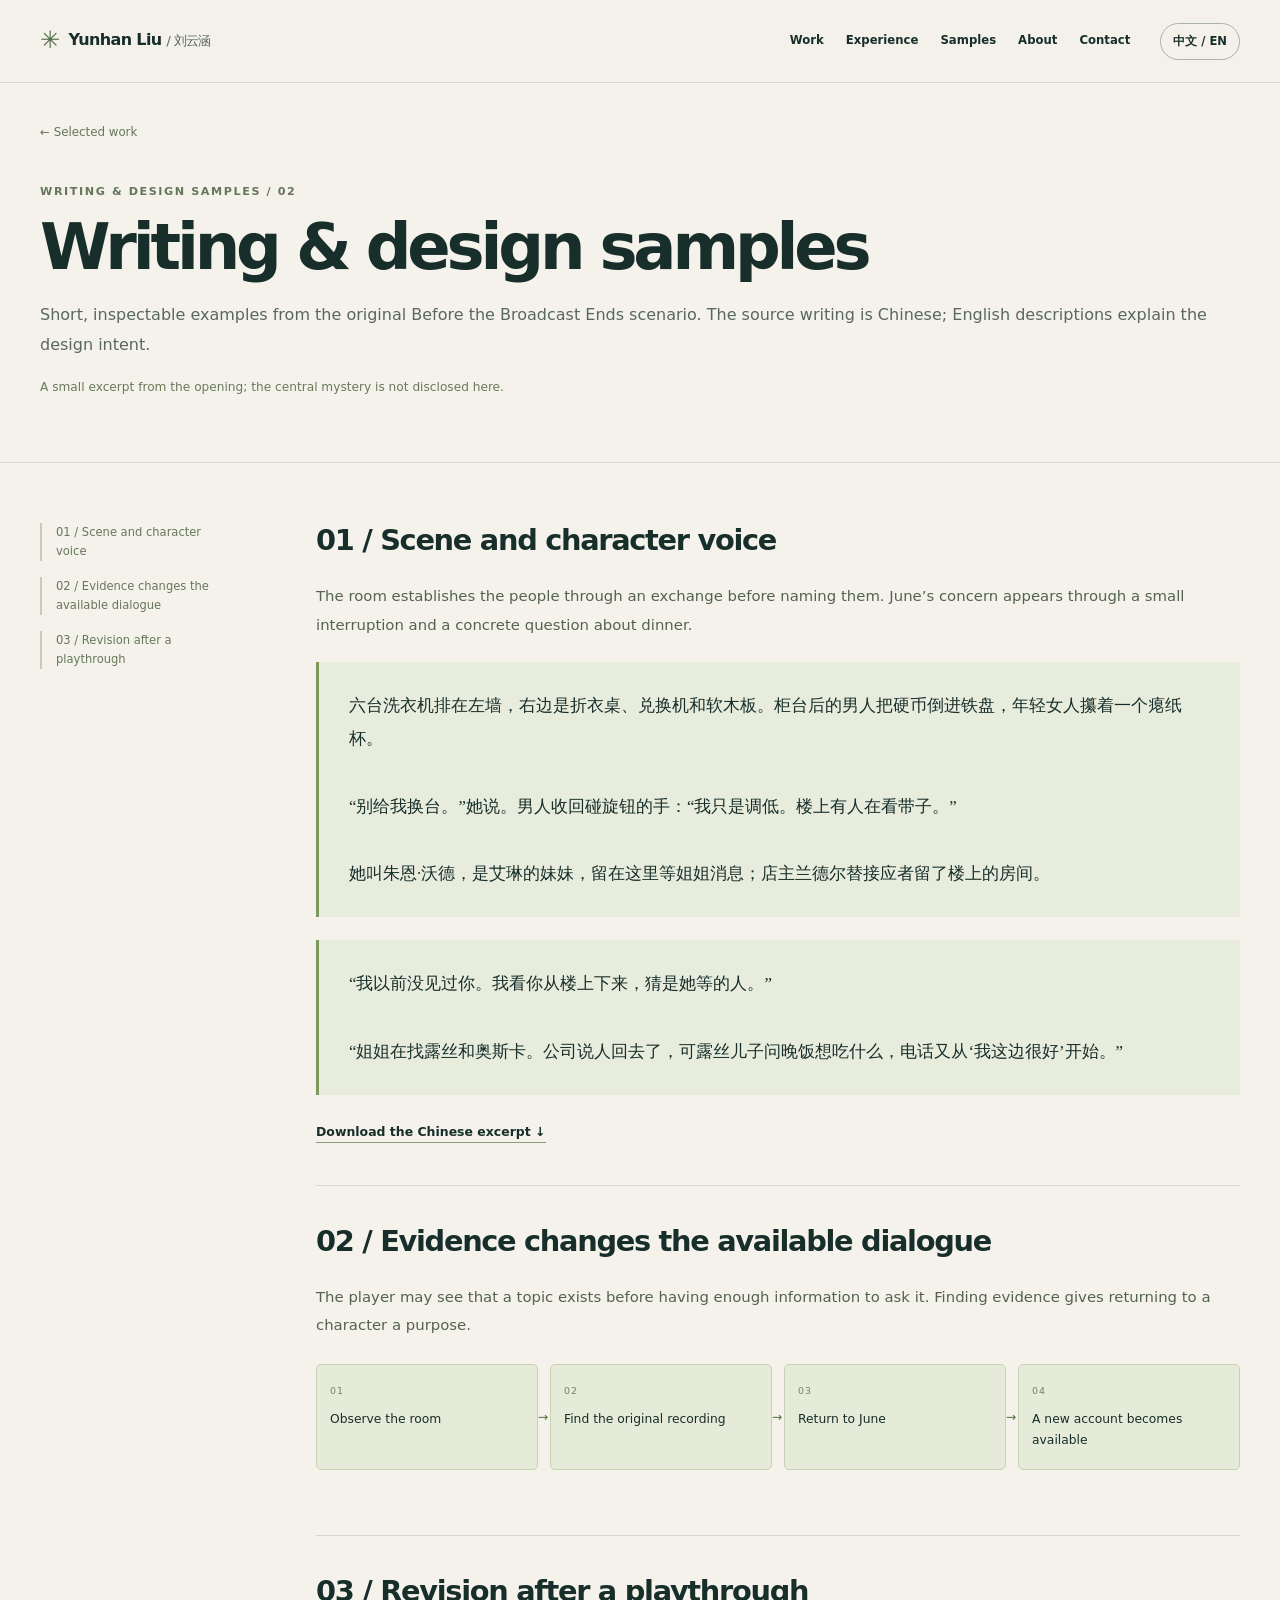
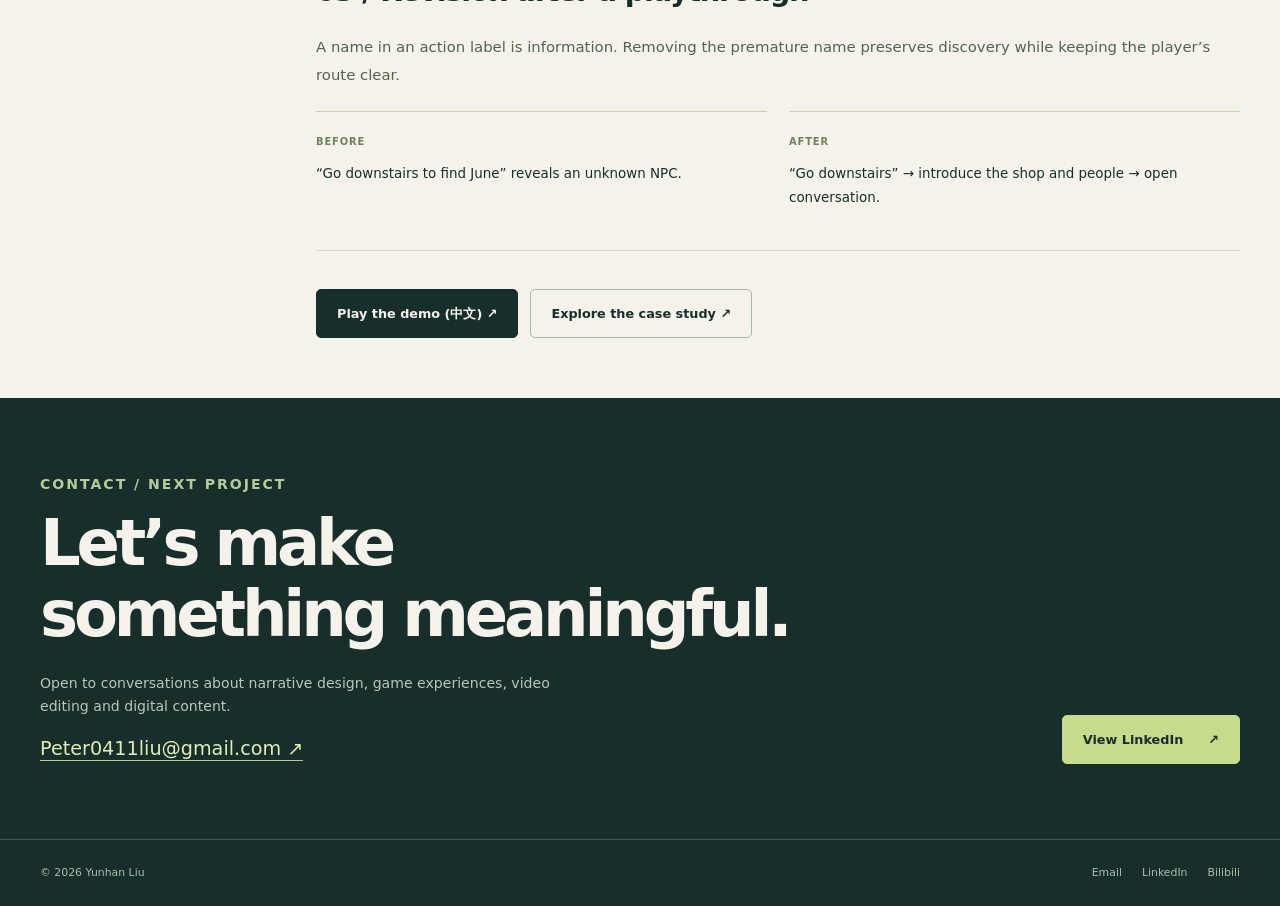
==== docs/samples.html @ 0c537bc4 "Add bilingual portfolio, samples and printable resume" ====
<!doctype html><html lang="en"><head><meta charset="utf-8"><meta name="viewport" content="width=device-width,initial-scale=1"><meta name="theme-color" content="#f4f2eb"><meta name="description" content="Yunhan Liu — narrative design, game scenes, video and tabletop facilitation."><title>Yunhan Liu — Portfolio</title><link rel="stylesheet" href="style.css"></head><body data-title="samplesTitle"><header class="nav"><div class="wrap navin"><a class="brand" href="index.html#top" aria-label="Yunhan Liu home"><span class="mark">✳</span>Yunhan Liu <span lang="zh">/ 刘云涵</span></a><button id="menuToggle" class="menu-toggle" type="button" aria-expanded="false" aria-controls="mainNav" data-i18n="menu">Menu</button><nav id="mainNav" class="links" aria-label="Main navigation"><a href="index.html#work" data-i18n="navWork">Work</a><a href="index.html#experience" data-i18n="navExperience">Experience</a><a href="samples.html" data-i18n="navSamples">Samples</a><a href="index.html#about" data-i18n="navAbout">About</a><a href="index.html#contact" data-i18n="navContact">Contact</a></nav><button class="lang" type="button" aria-label="Switch language" id="langToggle">中文 / EN</button></div></header><main id="top"><section class="case-top"><div class="wrap"><a class="breadcrumb" href="index.html#work" data-i18n="backWork">← Selected work</a><p class="kicker" data-i18n="sampleKicker" >Writing &amp; design samples / 02</p><h1 class="case-title" data-i18n="samplesTitle" >Writing &amp; design samples</h1><p class="case-lead" data-i18n="samplesLead" >Short, inspectable examples from the original Before the Broadcast Ends scenario. The source writing is Chinese; English descriptions explain the design intent.</p><p class="reading-note" data-i18n="sampleSpoiler" >A small excerpt from the opening; the central mystery is not disclosed here.</p></div></section><div class="wrap case-layout"><nav class="case-nav" aria-label="Sample sections"><a href="#scene"><span data-i18n="sceneSample" >01 / Scene and character voice</span></a><a href="#flow"><span data-i18n="flowSample" >02 / Evidence changes the available dialogue</span></a><a href="#revision"><span data-i18n="revisionSample" >03 / Revision after a playthrough</span></a></nav><article class="case-article"><section class="case-section" id="scene"><h2 data-i18n="sceneSample" >01 / Scene and character voice</h2><p data-i18n="sceneNote" >The room establishes the people through an exchange before naming them. June’s concern appears through a small interruption and a concrete question about dinner.</p><blockquote class="sample-quote" lang="zh-CN">六台洗衣机排在左墙，右边是折衣桌、兑换机和软木板。柜台后的男人把硬币倒进铁盘，年轻女人攥着一个瘪纸杯。

“别给我换台。”她说。男人收回碰旋钮的手：“我只是调低。楼上有人在看带子。”

她叫朱恩·沃德，是艾琳的妹妹，留在这里等姐姐消息；店主兰德尔替接应者留了楼上的房间。</blockquote><blockquote class="sample-quote" lang="zh-CN">“我以前没见过你。我看你从楼上下来，猜是她等的人。”

“姐姐在找露丝和奥斯卡。公司说人回去了，可露丝儿子问晚饭想吃什么，电话又从‘我这边很好’开始。”</blockquote><a class="textlink" href="samples/before-the-broadcast-excerpt.txt" download data-i18n="sampleDownload">Download the Chinese excerpt ↓</a></section><section class="case-section" id="flow"><h2 data-i18n="flowSample" >02 / Evidence changes the available dialogue</h2><p data-i18n="flowNote" >The player may see that a topic exists before having enough information to ask it. Finding evidence gives returning to a character a purpose.</p><div class="evidence-flow"><div data-i18n="flow1" >Observe the room</div><div data-i18n="flow2" >Find the original recording</div><div data-i18n="flow3" >Return to June</div><div data-i18n="flow4" >A new account becomes available</div></div></section><section class="case-section" id="revision"><h2 data-i18n="revisionSample" >03 / Revision after a playthrough</h2><p data-i18n="revisionNote" >A name in an action label is information. Removing the premature name preserves discovery while keeping the player’s route clear.</p><div class="before-after"><div><span data-i18n="before" >Before</span><p data-i18n="invBefore" >“Go downstairs to find June” reveals an unknown NPC.</p></div><div><span data-i18n="after" >After</span><p data-i18n="invAfter" >“Go downstairs” → introduce the shop and people → open conversation.</p></div></div></section><div class="actions"><a class="btn" href="play/"><span data-i18n="demoPlay" >Play the demo (中文) ↗</span></a><a class="btn secondary" href="projects/investigation.html"><span data-i18n="caseRead" >Explore the case study ↗</span></a></div></article></div></main><section class="contact" id="contact"><div class="wrap contact-grid"><div><p class="kicker" data-i18n="contactLabel">Contact / Next project</p><h2 data-i18n-html="contactTitle">Let’s make<br>something meaningful.</h2><p data-i18n="contactDesc">Open to conversations about narrative design, game experiences, video editing and digital content.</p><a class="email" href="mailto:Peter0411liu@gmail.com">Peter0411liu@gmail.com ↗</a></div><a class="btn" href="https://www.linkedin.com/in/peter-liu-998801261" target="_blank" rel="noopener noreferrer"><span data-i18n="linkedin">View LinkedIn</span><span aria-hidden="true">↗</span></a></div></section><footer class="footer"><div class="wrap"><span>© <span data-year>2026</span> Yunhan Liu</span><div class="social"><a href="mailto:Peter0411liu@gmail.com">Email</a><a href="https://www.linkedin.com/in/peter-liu-998801261" target="_blank" rel="noopener noreferrer">LinkedIn</a><a href="https://space.bilibili.com/289170633" target="_blank" rel="noopener noreferrer">Bilibili</a></div></div></footer><script src="site.js" defer></script></body></html>
---- docs/style.css ----
:root{--ink:#172e2a;--panel:#203b35;--paper:#f4f2eb;--muted:#596760;--line:#d4d9cf;--accent:#c7db8c;--yellow:#e0edb7;--max:1200px}
*{box-sizing:border-box}html{scroll-behavior:smooth;scroll-padding-top:28px}body{margin:0;background:var(--paper);color:var(--ink);font-family:'DM Sans',system-ui,sans-serif;line-height:1.65}a{color:inherit;text-decoration:none}button{font:inherit}a,button{transition:background .2s,color .2s,transform .2s}a:focus-visible,button:focus-visible{outline:3px solid #648a39;outline-offset:5px}img,video{display:block;max-width:100%}::selection{background:var(--accent);color:var(--ink)}.wrap{width:min(calc(100% - 80px),var(--max));margin-inline:auto}h1,h2,h3,p{margin-top:0}h1,h2,h3,.brand{font-family:Manrope,system-ui,sans-serif}.sr-only{position:absolute;width:1px;height:1px;overflow:hidden;clip:rect(0,0,0,0)}
.nav{border-bottom:1px solid var(--line)}.navin{min-height:90px;display:flex;align-items:center;gap:30px}.brand{font-size:1rem;font-weight:800;letter-spacing:-.04em;white-space:nowrap}.brand .mark{font-size:1.5rem;color:#52704a;margin-right:9px;vertical-align:middle}.brand>span[lang]{font-size:.8rem;font-weight:500;color:var(--muted)}.links{display:flex;gap:26px;margin-left:auto;font-size:.78rem;font-weight:700}.links a:hover{color:#648a39}.lang{border:1px solid #a8b3a5;border-radius:30px;background:transparent;color:var(--ink);font-size:.72rem;font-weight:700;padding:8px 12px;cursor:pointer}.lang:hover{background:var(--ink);color:var(--paper)}
.hero-inner{padding:88px 0 76px;display:grid;grid-template-columns:minmax(0,1.7fr) minmax(260px,.75fr);gap:8%;align-items:center}.eyebrow,.kicker{font-size:.7rem;font-weight:800;letter-spacing:.14em;text-transform:uppercase}.eyebrow{display:flex;align-items:center;gap:10px;color:#526b4d}.eyebrow:before{content:'';width:7px;height:7px;border-radius:50%;background:#799b47}.hero h1{font-size:clamp(3.1rem,6.7vw,6rem);line-height:1.06;letter-spacing:-.075em;margin:24px 0 28px;font-weight:800}.hero h1 em{font-style:normal;color:#5d7948}.hero .intro{max-width:585px;color:var(--muted);font-size:1.04rem;line-height:1.8;margin-bottom:30px}.actions{display:flex;flex-wrap:wrap;gap:12px}.btn{display:inline-flex;align-items:center;justify-content:center;gap:25px;min-height:49px;padding:12px 20px;background:var(--ink);color:var(--paper);font-size:.8rem;font-weight:700;border:1px solid var(--ink);border-radius:5px}.btn:hover{background:#35513c;transform:translateY(-2px)}.btn.secondary{background:transparent;color:var(--ink);border-color:#acb6a7}.btn.secondary:hover{background:#e6e9dc}.hero-aside{position:relative;padding:32px 28px 26px;background:var(--ink);color:var(--paper);border-radius:8px;box-shadow:12px 12px 0 #e3e7d8;transform:rotate(2deg)}.note-label{font-size:.6rem;letter-spacing:.16em;color:#b4c7b1;display:flex;justify-content:space-between;align-items:center}.note-label b{font-size:1.25rem;font-weight:400}.hero-stat{font:500 clamp(4rem,7vw,6.2rem)/1 Manrope,sans-serif;letter-spacing:-.09em;margin:30px 0 10px;color:#d8e9ad}.hero-stat small{font:500 .76rem/1.5 'DM Sans',sans-serif;letter-spacing:0;margin-left:13px;color:#c3d3c1;display:inline-block;max-width:90px}.hero-aside h2{font-size:1.25rem;letter-spacing:-.035em;margin:0 0 10px}.hero-aside p{font-size:.8rem;color:#c3d1c6;line-height:1.7;margin-bottom:24px}.note-link{display:flex;justify-content:space-between;gap:12px;border-top:1px solid #53675b;padding-top:15px;font-size:.74rem;font-weight:700;color:var(--yellow)}.ticker{border-top:1px solid var(--line);border-bottom:1px solid var(--line)}.ticker .wrap{display:grid;grid-template-columns:repeat(4,1fr);gap:20px;padding-block:22px;color:#899183;font-size:.67rem;letter-spacing:.08em}.ticker b{color:#54634e;font-weight:600;margin-left:8px}
.section{padding:88px 0}.section-head{display:flex;justify-content:space-between;gap:36px;align-items:end;margin-bottom:32px}.kicker{color:#65765a;margin-bottom:12px}.section-title{font-size:clamp(2.2rem,4vw,3.6rem);line-height:1.13;letter-spacing:-.065em;margin:0}.section-note{max-width:330px;color:var(--muted);font-size:.88rem;margin:0}.project{overflow:hidden;border:1px solid var(--line);border-radius:8px;background:#fbfaf6;min-width:0}.project-grid{display:grid;grid-template-columns:1fr 1fr;gap:24px;margin-top:24px}.visual{display:grid;place-items:center;position:relative;background:#19352f;min-height:290px;aspect-ratio:16/9;overflow:hidden;min-width:0}.visual video{width:100%;height:100%;object-fit:contain;background:#0b1715}.frame-label{position:absolute;left:18px;top:18px;max-width:calc(100% - 36px);font-size:.6rem;letter-spacing:.09em;text-transform:uppercase;padding:6px 10px;background:#132822cf;border:1px solid #bdcbb94d;color:#eff4e8;border-radius:3px;pointer-events:none}.project-copy{padding:30px;display:flex;flex-direction:column}.meta{display:flex;align-items:center;flex-wrap:wrap;gap:10px;color:#65765a;text-transform:uppercase;font-size:.63rem;font-weight:800;letter-spacing:.12em}.meta .sep{width:16px;height:1px;background:#9fae94}.project h3{font-size:2rem;line-height:1.16;letter-spacing:-.055em;margin:14px 0}.project .desc{color:var(--muted);font-size:.91rem;line-height:1.75;margin-bottom:24px}.contribution{border-top:1px solid var(--line);padding-top:18px;margin-top:auto}.contribution .label{font-size:.61rem;font-weight:800;color:#65765a;letter-spacing:.12em;text-transform:uppercase;margin-bottom:8px}.contribution p{font-size:.83rem;line-height:1.75;margin-bottom:18px}.tags{display:flex;flex-wrap:wrap;gap:6px}.tags span{font-size:.61rem;background:#edf0e5;border:1px solid #d9dfd0;color:#52604b;border-radius:4px;padding:4px 8px}.project-bottom{display:flex;gap:20px;flex-wrap:wrap;margin-top:22px}.textlink{font-size:.78rem;font-weight:700;border-bottom:1px solid #8b9c7b;padding-bottom:3px}.textlink:hover{color:#5b7b38}.game-image{position:absolute;inset:0;background:linear-gradient(0deg,#102b2b8a,#0c252333),url('https://img.youtube.com/vi/vhYsDGwtoWc/hqdefault.jpg') center/cover}.game-art{position:absolute;inset:0;background:linear-gradient(120deg,#d7dfb122,transparent)}.game-play{position:relative;z-index:2;padding:13px 18px;color:var(--paper);background:#172e2ae0;border:1px solid #e3ecd794;border-radius:4px;cursor:pointer;font-size:.8rem;font-weight:700}.game-play:hover{background:#d6e6b0;color:var(--ink)}.visual iframe{position:absolute;inset:0;width:100%;height:100%;border:0;z-index:3}
.investigation-project{display:grid;grid-template-columns:1.08fr 1fr;background:var(--ink);color:var(--paper);border-color:var(--ink)}.investigation-project .project-copy{padding:38px}.investigation-project h3{font-size:clamp(2rem,3vw,2.7rem)}.investigation-project .meta,.investigation-project .label{color:#bbcf9e}.investigation-project .desc{color:#c0cdc0}.investigation-project .contribution{border-color:#4c6254}.investigation-project .tags span{background:#2b4436;border-color:#52694b;color:#d0dfba}.investigation-project .textlink{color:var(--yellow);border-color:#a6bc84}.contribution .demo-credit{font-size:.67rem;line-height:1.7;color:#a7bbab;margin:17px 0 0}.investigation-visual{padding:66px 30px 42px;aspect-ratio:auto;min-height:500px;background:radial-gradient(ellipse at 30% 35%,#47644b 0,transparent 65%),#2b4435}.investigation-visual:hover .demo-window{transform:translateY(-4px) rotate(0)}.demo-window{width:100%;max-width:440px;background:#f0ead9;color:#26352a;box-shadow:0 22px 40px #091a2466;transform:rotate(-3deg);border:1px solid #d8d5ba;transition:transform .25s;pointer-events:none}.demo-browser{display:flex;gap:5px;align-items:center;padding:10px 12px;border-bottom:1px solid #cccbb6;background:#e6e0ce}.demo-browser>span{height:5px;width:5px;border-radius:50%;background:#8c9780}.demo-browser b{margin-left:auto;font-size:6px;letter-spacing:.14em;font-weight:500}.demo-screen{padding:23px}.demo-kicker{font-size:7px;font-weight:800;letter-spacing:.16em;color:#677050}.demo-preview-title{font:500 clamp(20px,2.3vw,30px)/1.25 Georgia,'Songti SC',serif;margin:10px 0 22px}.demo-case-grid{display:grid;grid-template-columns:1fr 1fr;gap:12px}.demo-case{background:#d9dfc5;border:1px solid #b8c1a2;padding:14px;display:flex;flex-direction:column;align-items:start;justify-content:space-between;min-height:165px}.demo-case small{font-size:6px;letter-spacing:.12em;color:#616d4b}.demo-case strong{font:500 17px/1.3 Georgia,'Songti SC',serif}.crimson-case{background:#e4d3c5;border-color:#c5b29e}.demo-reels{display:flex;gap:11px;align-items:center;margin:14px 0;padding:9px;background:#344831;transform:rotate(-5deg)}.demo-reels i{width:17px;height:17px;border:4px solid #bac39b;border-radius:50%}.demo-reels>span{width:16px;height:6px;border:1px solid #81906a}.demo-paper{background:#b09a7f;width:62px;height:53px;padding:10px;position:relative;transform:rotate(5deg);margin:13px 0;box-shadow:3px 3px 0 #26352a26}.demo-paper i{display:block;height:1px;background:#6d5949;margin:0 0 6px}.demo-paper b{position:absolute;width:14px;height:14px;border-radius:50%;background:#7c4141;right:6px;bottom:6px}.demo-preview-footer{display:flex;justify-content:space-between;border-top:1px solid #c3c8b1;padding-top:12px;margin-top:20px;font-size:7px;letter-spacing:.08em;color:#64704d}
.experience{border-top:1px solid var(--line);border-bottom:1px solid var(--line);background:#e9eddf}.experience-layout{display:grid;grid-template-columns:.72fr 1.28fr;gap:9%}.experience-intro .section-title{font-size:clamp(2.1rem,3.4vw,3.2rem)}.experience-intro>p:last-child{color:#5b6b53;font-size:.9rem;margin:22px 0 0}.experience-role{display:flex;align-items:start;justify-content:space-between;gap:22px;border-bottom:1px solid #c7d0bd;padding-bottom:26px;margin-bottom:26px}.experience-role h3{font-size:1.4rem;letter-spacing:-.035em;line-height:1.3;margin:0 0 8px}.experience-role p{font-size:.76rem;color:#64725a;margin:0}.tenure{white-space:nowrap;border:1px solid #bac8aa;padding:5px 10px;border-radius:4px;font-size:.7rem;font-weight:700}.experience-summary{font-size:.95rem;line-height:1.8;margin-bottom:26px}.practice-list{list-style:none;padding:0;margin:0;display:grid;gap:20px}.practice-list li{display:grid;grid-template-columns:28px 1fr;gap:12px}.practice-list .practice-number{font-size:.65rem;color:#70835e;padding-top:4px}.practice-list h4{font-size:.83rem;margin:0 0 4px}.practice-list p{font-size:.8rem;color:#5f6e56;line-height:1.75;margin:0}
.asset-head{display:flex;justify-content:space-between;align-items:end;gap:35px;margin-bottom:28px}.asset-head h3{font:800 clamp(2rem,3.6vw,3.3rem)/1.12 Manrope,sans-serif;letter-spacing:-.06em;margin:0}.asset-head>p{max-width:400px;font-size:.85rem;color:var(--muted);margin:0}.asset-grid{display:grid;grid-template-columns:repeat(3,1fr);gap:15px}.asset-card{min-width:0;margin:0;background:#e4e7de;border:1px solid #d7dccf;border-radius:6px;overflow:hidden}.asset-image{display:grid;place-items:center;height:220px;background:radial-gradient(circle at center,#e1e6db,#ccd5c6)}.asset-card img{width:100%;height:220px;object-fit:contain;padding:16px}.asset-card.tree .asset-image{background:#d7c9a8}.asset-card figcaption{padding:12px 15px;font-size:.61rem;text-transform:uppercase;letter-spacing:.07em;border-top:1px solid #c6cebd;color:#58684b;background:#eceee5}
.strip{border-top:1px solid var(--line);border-bottom:1px solid var(--line);padding:35px 0}.strip-inner{display:grid;grid-template-columns:1fr auto;gap:35px;align-items:center}.strip .small{font-size:.62rem;letter-spacing:.13em;font-weight:800;text-transform:uppercase;color:#6d7a61}.strip h3{font-size:1.5rem;letter-spacing:-.045em;margin:6px 0 10px}.strip p{font-size:.85rem;color:var(--muted);max-width:750px;margin:0}.strip a{font-size:.8rem;font-weight:700;white-space:nowrap;border-bottom:1px solid #889a74;padding-bottom:3px}.about{display:grid;grid-template-columns:1fr 1fr;gap:10%}.statement{font-size:clamp(1.9rem,3vw,2.9rem);line-height:1.25;letter-spacing:-.055em;margin:0}.about .body{font-size:.95rem;color:var(--muted);line-height:1.9}.tools{border-top:1px solid var(--line);padding-top:20px;margin-top:26px;font-size:.8rem;color:var(--muted)}.tools strong{display:block;font-size:.63rem;letter-spacing:.1em;text-transform:uppercase;color:#536448;margin-bottom:10px}.contact{padding:75px 0;background:var(--ink);color:var(--paper)}.contact-grid{display:flex;justify-content:space-between;align-items:end;gap:40px}.contact .kicker{color:#b6cb9c}.contact h2{font-size:clamp(2.5rem,5vw,4.5rem);line-height:1.1;letter-spacing:-.065em;margin:0 0 23px}.contact p{font-size:.88rem;color:#b8c9b9;max-width:530px}.contact .email{font-size:clamp(.9rem,1.6vw,1.2rem);color:var(--yellow);border-bottom:1px solid #b5c695;overflow-wrap:anywhere}.contact .btn{background:var(--accent);color:var(--ink);border-color:var(--accent)}.footer{background:var(--ink);color:#acbdad;border-top:1px solid #42594a;padding:24px 0;font-size:.68rem}.footer .wrap{display:flex;justify-content:space-between;gap:20px}.social{display:flex;gap:20px}html[lang=zh] .hero h1{font-size:clamp(2.9rem,5.5vw,5.2rem);line-height:1.2;letter-spacing:-.06em}html[lang=zh] .hero .intro{line-height:1.95}
@media(min-width:901px){.project-grid .project-copy{min-height:388px}.project-grid .contribution{margin-top:auto}}
@media(max-width:1000px){.hero-inner{gap:5%;grid-template-columns:1.5fr 1fr}.navin{gap:22px}.links{gap:18px}.brand>span[lang]{display:none}.investigation-project .project-copy{padding:28px}.investigation-visual{padding-inline:24px}.demo-screen{padding:18px}.demo-case{padding:10px}.demo-reels{gap:8px}.section{padding:72px 0}.experience-layout{gap:6%}.hero h1{font-size:clamp(3rem,6.3vw,5rem)}}
@media(max-width:760px){.wrap{width:calc(100% - 40px)}.navin{min-height:74px;gap:15px}.links{gap:15px;font-size:.72rem}.links a[href='#about'],.links a[href='#contact']{display:none}.lang{margin-left:0}.hero-inner{grid-template-columns:1fr;padding:55px 0;gap:35px}.hero h1{font-size:clamp(3.2rem,9.8vw,5rem);max-width:640px}.hero-aside{transform:none;box-shadow:none;display:grid;grid-template-columns:110px 1fr;gap:0 20px;padding:22px}.note-label{grid-column:1/-1}.hero-stat{grid-column:1;grid-row:2/4;align-self:center;font-size:4rem;margin:14px 0}.hero-stat small{display:block;margin:7px 0 0;font-size:.66rem;max-width:none}.hero-aside h2{grid-column:2;margin-top:18px;font-size:1.1rem}.hero-aside p{grid-column:2;font-size:.76rem;margin-bottom:16px}.note-link{grid-column:1/-1}.ticker .wrap{grid-template-columns:1fr 1fr;gap:10px 20px;padding-block:17px}.section-head,.asset-head{display:block}.section-note{margin-top:18px;max-width:500px}.investigation-project{grid-template-columns:1fr}.investigation-visual{min-height:410px}.demo-window{max-width:450px}.project-grid{gap:18px}.project-grid .project-copy{padding:24px}.visual{min-height:200px}.project h3{font-size:1.8rem}.experience-layout,.about{grid-template-columns:1fr;gap:34px}.experience-intro>p:last-child{max-width:500px}.asset-head>p{margin-top:20px;max-width:580px}.asset-grid{grid-template-columns:repeat(2,1fr)}.asset-image,.asset-card img{height:205px}.strip-inner{grid-template-columns:1fr;gap:20px}.strip a{justify-self:start}.contact-grid{display:block}.contact .btn{margin-top:28px}.section{padding:58px 0}}
@media(max-width:480px){.navin{flex-wrap:wrap;gap:12px}.brand{font-size:.9rem}.brand .mark{margin-right:4px}.links{margin-left:auto;gap:12px}.lang{padding:7px 9px;font-size:.65rem}.hero h1{font-size:3.15rem}.hero .intro{font-size:.93rem}.hero .actions{gap:10px}.btn{padding:11px 15px;font-size:.73rem;gap:15px}.project-grid{grid-template-columns:1fr}.project-grid .visual{min-height:210px}.investigation-project .project-copy{padding:26px}.investigation-visual{min-height:350px;padding:60px 23px 38px}.demo-case{min-height:150px}.demo-case strong{font-size:16px}.demo-preview-title{font-size:25px}.section-title{font-size:2.1rem}.experience-role{gap:12px}.experience-role h3{font-size:1.2rem}.tenure{font-size:.64rem;padding:4px 7px}.asset-grid{gap:10px}.asset-image,.asset-card img{height:170px}.asset-card figcaption{padding:9px;font-size:.56rem}.footer .wrap{flex-direction:column;gap:12px}html[lang=zh] .hero h1{font-size:2.85rem}}
@media(prefers-reduced-motion:reduce){html{scroll-behavior:auto}a,button,.demo-window{transition:none}.btn:hover,.investigation-visual:hover .demo-window{transform:none}}

.further-projects{margin-top:48px}.further-head{display:flex;align-items:baseline;justify-content:space-between;gap:20px;margin-bottom:22px}.further-head .kicker{margin:0}.further-head h3{font-size:1.55rem;letter-spacing:-.04em;line-height:1.3;margin:0}.practice-project-grid{display:grid;grid-template-columns:repeat(3,minmax(0,1fr));gap:22px}.practice-project{border-top:2px solid #8c9e77;padding-top:24px;display:flex;flex-direction:column;min-width:0}.practice-project .kicker{font-size:.59rem;letter-spacing:.08em;margin-bottom:12px}.practice-project h4{font:800 1.15rem/1.3 Manrope,sans-serif;letter-spacing:-.035em;margin:0 0 14px}.practice-project p{font-size:.83rem;color:#596760;line-height:1.8}.practice-project-role{margin-top:auto;padding-top:12px}.practice-project-role>span,.project-process>span{display:block;font-size:.6rem;text-transform:uppercase;letter-spacing:.1em;font-weight:800;margin-bottom:6px;color:#65765a}.practice-project-role p{font-size:.77rem;margin-bottom:0}.project-process{margin-top:20px}.project-process p{font-size:.76rem;margin-bottom:0;color:#596760}.investigation-project .project-process>span{color:#bbcf9e}.investigation-project .project-process p{color:#b4c6b8}.experience-cards{display:grid;grid-template-columns:1.05fr 1fr;gap:24px;align-items:start}.experience-card{background:#f5f6ed;border:1px solid #d3dac8;border-radius:7px;padding:30px}.experience-stack{display:grid;gap:24px}.experience-card>p{font-size:.86rem;line-height:1.8;color:#52624b}.experience-card .experience-summary{font-size:.91rem}.experience-card .experience-role{padding-bottom:22px;margin-bottom:22px}.experience-role h3{font-size:1.22rem}.experience-card .job-detail{font-size:.8rem}.job-head{display:flex;align-items:center;justify-content:space-between;gap:15px;margin-bottom:6px}.job-head h3{font-size:1.45rem;letter-spacing:-.04em;margin:0}.job-head>span:not(.audience-stat){font-size:.64rem;color:#6d7a61;white-space:nowrap}.experience-card .job-role{font-size:.76rem;font-weight:700;margin-bottom:17px;color:#29422d}.experience-card .job-date{font-size:.66rem;margin:-10px 0 16px;color:#6d7a61}.blackbox-record{border-top:1px solid #ccd5c0;padding-top:23px;margin-top:28px}.blackbox-record>div{display:flex;justify-content:space-between;gap:15px;flex-wrap:wrap}.blackbox-record h4{font-size:.83rem;margin:0}.blackbox-record span{font-size:.61rem;color:#64725a}.blackbox-record p{font-size:.77rem;color:#5f6e56;line-height:1.8;margin-bottom:0}.blackbox-record .record-role{font-size:.7rem;margin:5px 0 10px;font-weight:700;color:#405637}.audience-stat{font:600 1.8rem/1 Manrope,sans-serif;color:#5f7a3d;letter-spacing:-.05em}.experience .section-note{max-width:390px}.education-record{margin-top:35px;border-top:1px solid #d4d9cf;padding-top:22px}.education-record h3{font-size:.95rem;margin-bottom:6px}.education-record>p:last-child{font-size:.8rem;color:#596760;margin:0}.community-record{border-left:2px solid #a6b88b;padding-left:18px;margin-top:24px}.community-record h3{font-size:.76rem;margin-bottom:8px}.community-record p{font-size:.81rem;color:#596760;line-height:1.8;margin-bottom:0}.skills-block{border-top:1px solid #d4d9cf;padding-top:30px;margin-top:44px}.skills-heading h3{font-size:1.2rem;letter-spacing:-.035em;margin-bottom:24px}.skills-grid{display:grid;grid-template-columns:repeat(4,minmax(0,1fr));gap:28px}.skills-grid h4{font-size:.78rem;margin:0 0 10px}.skills-grid p{font-size:.78rem;line-height:1.8;color:#596760;margin:0}.languages{display:flex;align-items:baseline;gap:24px;padding-top:24px;margin-top:26px;border-top:1px solid #d4d9cf;font-size:.76rem}.languages>span{font-weight:700}.languages p{margin:0;color:#596760}
@media(min-width:901px){.project-grid .project-copy{min-height:475px}}
@media(max-width:900px){.experience-cards{grid-template-columns:1fr}.experience-stack{grid-template-columns:1fr 1fr;gap:20px}.experience-card{padding:25px}.practice-project-grid{gap:20px}.skills-grid{grid-template-columns:1fr 1fr}.job-head{align-items:start;flex-wrap:wrap}.further-head{display:block}.further-head h3{margin-top:12px}}
@media(max-width:620px){.practice-project-grid,.experience-stack{grid-template-columns:1fr}.practice-project-grid{gap:30px}.practice-project-role{padding-top:0}.further-projects{margin-top:38px}.experience-role{flex-wrap:wrap}.experience-role .tenure{margin-top:0}.experience-card{padding:24px}.skills-grid{gap:24px}.languages{align-items:start;flex-direction:column;gap:8px}.job-head{align-items:center}.project-grid .project-copy{min-height:0}}

.nav{position:relative;background:#f4f2ebf5}.navin{min-height:82px}.links{font-size:.73rem;gap:22px}.menu-toggle{display:none}.hero-inner{padding:70px 0 66px;grid-template-columns:1.4fr .85fr;gap:8%}.hero h1{font-size:clamp(3.2rem,5.7vw,5.4rem)}.hero-aside{transform:none;box-shadow:10px 10px 0 #e4e8d9;padding:28px}.hero-aside h2{font:600 clamp(1.65rem,2.6vw,2.4rem)/1.25 Georgia,serif;margin:30px 0 20px;letter-spacing:-.035em}.hero-aside p{font-size:.9rem;margin-bottom:30px}.hero-aside .note-label{color:#b5cba4}.credibility{border-top:1px solid var(--line);border-bottom:1px solid var(--line)}.credibility .wrap{display:grid;grid-template-columns:repeat(3,1fr);gap:30px;padding-block:19px}.credibility a{font-size:.74rem;font-weight:600;color:#5b6d4e}.credibility a:hover{color:#172e2a}.sample-strip{border-top:1px solid var(--line);padding:42px 0 0;margin-top:44px;display:grid;grid-template-columns:1fr 1.1fr;gap:10%;align-items:center}.sample-strip h3{font-size:1.7rem;letter-spacing:-.045em;margin:0 0 17px}.sample-strip p{font-size:.86rem;color:var(--muted);line-height:1.85}.sample-strands{display:grid;gap:9px}.sample-strands a{display:flex;justify-content:space-between;border-bottom:1px solid #c9d2bd;padding:13px 0;font-size:.8rem;font-weight:600}.sample-strands a:hover{color:#6c8449}.cover-link{position:relative;width:100%;height:100%;display:grid;place-items:center;color:#fff;background:#142e2b}.cover-link img{width:100%;height:100%;object-fit:cover}.cover-caption{position:absolute;bottom:20px;left:20px;background:#10271ee8;padding:10px 15px;border:1px solid #a5b89580;border-radius:3px;font-size:.72rem}.project-grid .project-copy{min-height:360px}.project-grid .visual{min-height:240px}.project-grid .visual video{aspect-ratio:16/9}.project-bottom .btn{min-height:40px;font-size:.7rem;padding:8px 13px}.case-top{padding:35px 0 65px;border-bottom:1px solid var(--line)}.breadcrumb{font-size:.74rem;display:inline-block;margin-bottom:40px;color:#65765a}.case-heading{display:grid;grid-template-columns:1fr .85fr;gap:9%;align-items:end}.case-title{font-size:clamp(2.8rem,5vw,5rem);line-height:1.08;letter-spacing:-.065em;margin-bottom:18px}.case-subtitle{font:500 1.2rem/1.5 Georgia,serif;color:#61724e;margin-bottom:0}.case-lead{font-size:1rem;line-height:1.85;color:var(--muted)}.case-facts{display:grid;grid-template-columns:repeat(4,minmax(0,1fr));gap:24px;margin:40px 0 30px;padding-top:24px;border-top:1px solid var(--line)}.case-facts dt{font-size:.62rem;text-transform:uppercase;letter-spacing:.1em;color:#687a5d;margin-bottom:8px}.case-facts dd{font-size:.77rem;margin:0;line-height:1.7}.case-media{margin-top:34px;border-radius:7px;overflow:hidden;background:#172e2a;position:relative}.case-media img{width:100%;max-height:600px;object-fit:cover;object-position:top}.case-media video{width:100%;max-height:650px;background:#0c1714}.case-media .visual{aspect-ratio:16/9;min-height:0}.case-layout{display:grid;grid-template-columns:180px minmax(0,1fr);gap:8%;align-items:start;padding-block:60px}.case-nav{position:sticky;top:30px;display:grid;gap:16px;font-size:.72rem;color:#66775a}.case-nav a{border-left:2px solid #c3cfb5;padding-left:14px}.case-nav a:hover{border-color:#597344;color:#203b35}.case-article{min-width:0}.case-section{padding:0 0 40px;margin-bottom:38px;border-bottom:1px solid var(--line);scroll-margin-top:30px}.case-section h2{font-size:1.8rem;letter-spacing:-.045em;line-height:1.25;margin-bottom:23px}.case-section h3{font-size:1.04rem;line-height:1.5;letter-spacing:-.02em;margin:28px 0 12px}.case-section>p,.decision-card>p{font-size:.93rem;line-height:1.9;color:#53634d}.decision-card{background:#eaeee0;border:1px solid #d1dac4;border-radius:6px;padding:25px;margin:20px 0}.decision-card h3{margin:0 0 14px}.before-after{display:grid;grid-template-columns:1fr 1fr;gap:22px;margin-top:22px}.before-after>div{border-top:1px solid #c5d1b6;padding-top:15px}.before-after span{font-size:.62rem;text-transform:uppercase;color:#71815e;font-weight:700;letter-spacing:.09em}.before-after p{font-size:.84rem;line-height:1.8;margin:8px 0 0}.evidence-flow{display:grid;grid-template-columns:repeat(4,minmax(0,1fr));gap:12px;counter-reset:flow;margin:25px 0}.evidence-flow>div{position:relative;background:#e5ebd8;border:1px solid #c5d2b4;border-radius:5px;padding:18px 13px;font-size:.77rem;line-height:1.7;counter-increment:flow}.evidence-flow>div:before{content:'0' counter(flow);display:block;font-size:.59rem;letter-spacing:.1em;color:#74845c;margin-bottom:10px}.evidence-flow>div:not(:last-child):after{content:'→';position:absolute;right:-11px;top:40%;z-index:1;color:#5a7141}.case-note{font-size:.75rem!important;color:#718065!important}.frame-grid{display:grid;grid-template-columns:repeat(3,1fr);gap:13px;margin-top:25px}.frame-grid figure{margin:0;border:1px solid #ccd5c0;background:#e8edde;min-width:0}.frame-grid img{width:100%;height:auto}.frame-grid figcaption{padding:10px;font-size:.65rem;color:#65765a}.next-project{display:flex;justify-content:space-between;align-items:center;padding-top:10px;gap:20px}.next-project strong{font-size:1.3rem;letter-spacing:-.035em}.sample-quote{font:400 1.05rem/2 Georgia,'Songti SC',serif;background:#e8ecdd;border-left:3px solid #7f985b;padding:27px 30px;margin:23px 0;white-space:pre-line}.sample-quote p{margin-bottom:18px}.sample-quote p:last-child{margin-bottom:0}.resume-sheet{max-width:920px;padding-block:55px}.resume-sheet h1{font-size:2.8rem;letter-spacing:-.06em;margin-bottom:10px}.resume-sheet h2{font-size:1.1rem;border-bottom:1px solid #b7c5a6;padding-bottom:10px;margin:35px 0 20px}.resume-sheet h3{font-size:.95rem;margin:20px 0 7px}.resume-sheet p{font-size:.85rem;line-height:1.85;color:#53634d}.resume-topline{display:flex;justify-content:space-between;align-items:start;gap:30px}.resume-buttons{display:flex;gap:10px;flex-wrap:wrap}.resume-buttons button{cursor:pointer}.resume-contact{font-size:.8rem;color:#5f704f}.resume-contact a{text-decoration:underline}.resume-meta{display:flex;justify-content:space-between;gap:20px;font-size:.73rem;color:#70825d}.resume-skills{display:grid;grid-template-columns:1fr 1fr;gap:18px 30px}.resume-skills h3{margin-top:0}.resume-projects p{margin-bottom:24px}.home-study .further-projects{margin-top:48px}.home-study .asset-grid{gap:12px}.case-photo-caption{padding:12px 18px;font-size:.7rem;color:#bcc9b5;margin:0}.investigation-visual.actual{padding:30px;min-height:450px}.investigation-visual.actual img{width:100%;border:1px solid #9cab87;box-shadow:0 20px 38px #04151055;border-radius:3px}.inv-case-preview{padding:30px;max-width:900px;margin-inline:auto}.inv-case-preview .demo-window{max-width:600px;margin:auto;transform:none}.case-article .actions{margin-top:24px}.case-top .actions{margin-top:25px}.case-top .btn.secondary{background:transparent}.reading-note{font-size:.76rem;color:#6a7a5b;margin:18px 0 0}
@media(max-width:1000px){.links{gap:14px}.case-heading{gap:5%}.case-layout{grid-template-columns:145px 1fr;gap:5%}.hero-inner{gap:5%}.case-facts{gap:18px}}
@media(max-width:760px){.hero-inner{grid-template-columns:1fr}.hero-aside{display:block;padding:26px}.hero-aside h2{margin:20px 0;font-size:1.8rem}.hero-aside p{font-size:.87rem;max-width:530px}.credibility .wrap{gap:14px;grid-template-columns:1fr;padding-block:16px}.credibility a{font-size:.73rem}.case-heading,.case-layout{grid-template-columns:1fr;gap:22px}.case-facts{grid-template-columns:1fr 1fr;gap:23px}.case-nav{position:static;display:flex;flex-wrap:wrap;gap:14px;padding-bottom:23px;border-bottom:1px solid var(--line)}.case-nav a{padding-left:8px}.case-title{font-size:2.8rem}.case-top{padding-bottom:40px}.case-top .breadcrumb{margin-bottom:28px}.sample-strip{grid-template-columns:1fr;gap:12px}.frame-grid{grid-template-columns:1fr}.frame-grid figure{max-width:620px}.case-media img{max-height:none}.resume-topline{display:block}.resume-buttons{margin-top:20px}.investigation-visual.actual{min-height:330px}.evidence-flow{grid-template-columns:1fr 1fr}.evidence-flow>div:after{display:none}.case-section{padding-bottom:30px;margin-bottom:30px}}
@media(max-width:620px){.navin{flex-wrap:wrap;position:relative;gap:12px;min-height:72px;padding-block:15px}.menu-toggle{display:block;border:1px solid #bac6ac;background:transparent;padding:6px 10px;border-radius:20px;font-size:.7rem;color:#21392d;margin-left:auto;cursor:pointer}.links{display:none!important;position:absolute;top:100%;left:-20px;right:-20px;padding:20px;background:#f4f2eb;border-top:1px solid #d4d9cf;border-bottom:1px solid #c4d1b5;z-index:20;gap:18px;flex-wrap:wrap}.links.open{display:flex!important}.links a[href='#about'],.links a[href='#contact']{display:inline}.lang{margin-left:0}.hero-inner{padding:45px 0}.hero h1{font-size:2.9rem}.hero .intro{font-size:.94rem}.case-layout{padding-top:35px}.before-after{grid-template-columns:1fr;gap:16px}.case-section h2{font-size:1.6rem}.case-lead{font-size:.93rem}.sample-quote{padding:20px;font-size:1rem}.resume-sheet{padding-block:35px}.resume-sheet h1{font-size:2.2rem}.resume-skills{grid-template-columns:1fr}.resume-meta{flex-direction:column;gap:3px}.case-facts dd{font-size:.72rem}.case-title{font-size:2.5rem}.inv-case-preview{padding:22px}.decision-card{padding:21px}.brand>span[lang]{display:none}.next-project{align-items:start}.next-project strong{font-size:1.05rem}html[lang=zh] .hero h1{font-size:2.6rem}}
@media print{.nav,.contact,.footer,.resume-buttons,.breadcrumb,.case-nav{display:none!important}body{background:white;color:#111}.wrap{width:100%}.resume-sheet{max-width:none;padding:0}.resume-sheet p{color:#222;font-size:10pt}.resume-sheet h1{font-size:24pt}.resume-sheet h2{font-size:13pt;break-after:avoid}.resume-sheet h3{break-after:avoid}.resume-sheet section{break-inside:avoid}.resume-skills{grid-template-columns:1fr 1fr}.resume-meta{flex-direction:row}.resume-topline{display:block}a{color:#111}.resume-sheet h2{margin-top:22px}}
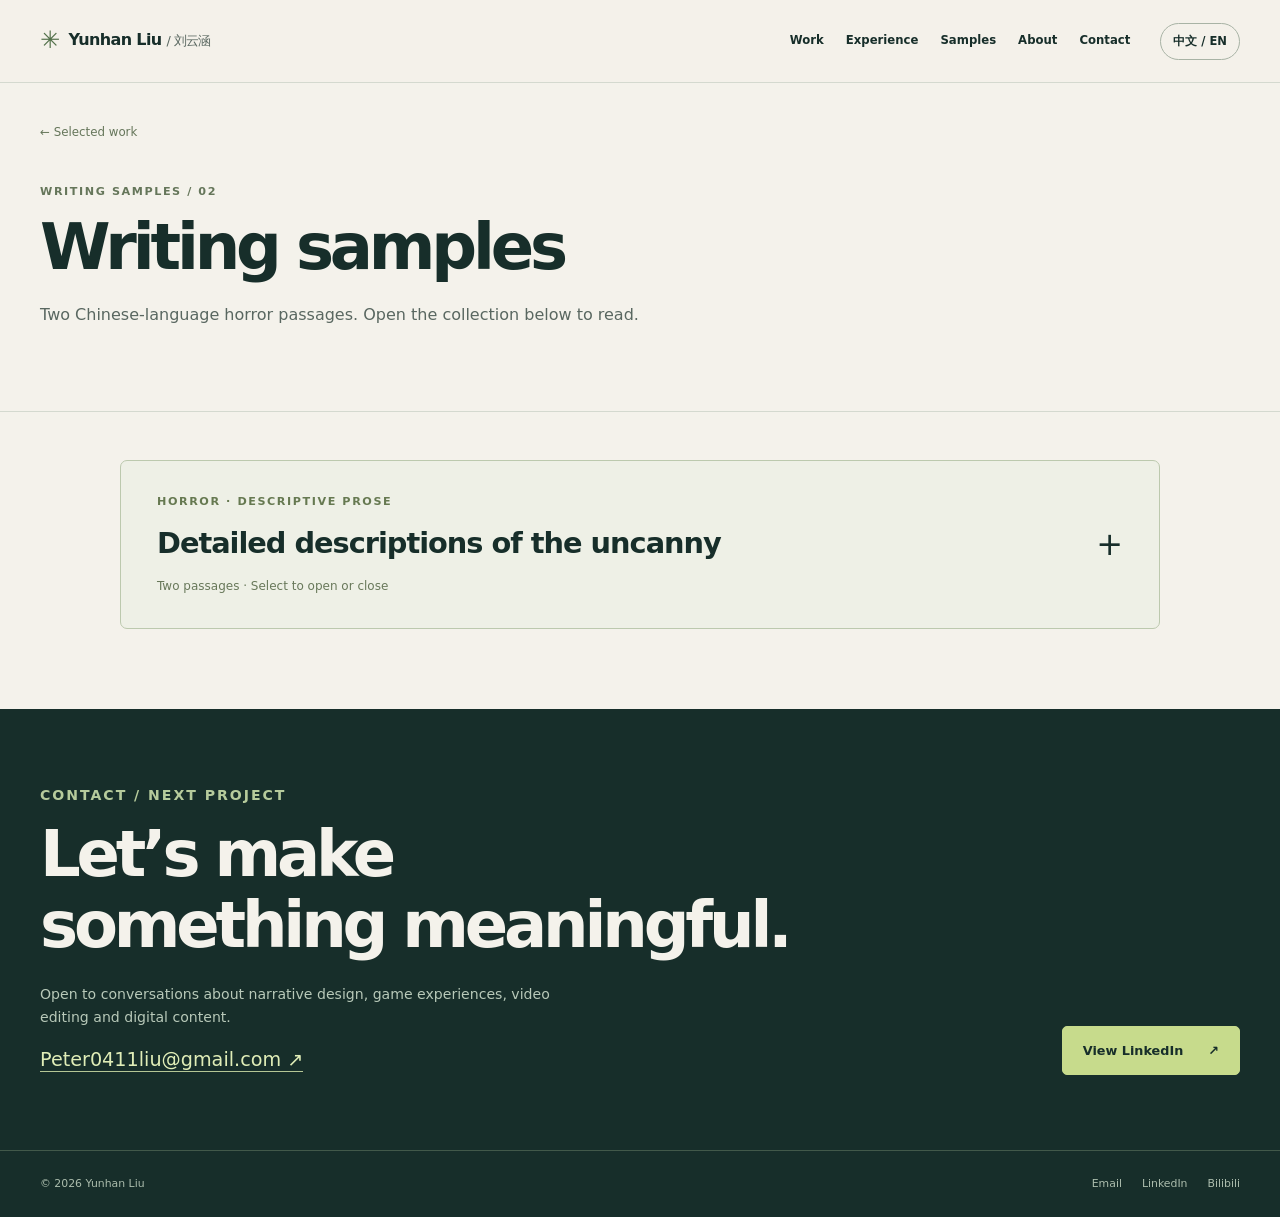
==== commit a51522bc: "Replace writing samples with an uncanny collection" ====
--- a/docs/samples.html
+++ b/docs/samples.html
@@ -1,7 +1 @@
-<!doctype html><html lang="en"><head><meta charset="utf-8"><meta name="viewport" content="width=device-width,initial-scale=1"><meta name="theme-color" content="#f4f2eb"><meta name="description" content="Yunhan Liu — narrative design, game scenes, video and tabletop facilitation."><title>Yunhan Liu — Portfolio</title><link rel="stylesheet" href="style.css"></head><body data-title="samplesTitle"><header class="nav"><div class="wrap navin"><a class="brand" href="index.html#top" aria-label="Yunhan Liu home"><span class="mark">✳</span>Yunhan Liu <span lang="zh">/ 刘云涵</span></a><button id="menuToggle" class="menu-toggle" type="button" aria-expanded="false" aria-controls="mainNav" data-i18n="menu">Menu</button><nav id="mainNav" class="links" aria-label="Main navigation"><a href="index.html#work" data-i18n="navWork">Work</a><a href="index.html#experience" data-i18n="navExperience">Experience</a><a href="samples.html" data-i18n="navSamples">Samples</a><a href="index.html#about" data-i18n="navAbout">About</a><a href="index.html#contact" data-i18n="navContact">Contact</a></nav><button class="lang" type="button" aria-label="Switch language" id="langToggle">中文 / EN</button></div></header><main id="top"><section class="case-top"><div class="wrap"><a class="breadcrumb" href="index.html#work" data-i18n="backWork">← Selected work</a><p class="kicker" data-i18n="sampleKicker" >Writing &amp; design samples / 02</p><h1 class="case-title" data-i18n="samplesTitle" >Writing &amp; design samples</h1><p class="case-lead" data-i18n="samplesLead" >Short, inspectable examples from the original Before the Broadcast Ends scenario. The source writing is Chinese; English descriptions explain the design intent.</p><p class="reading-note" data-i18n="sampleSpoiler" >A small excerpt from the opening; the central mystery is not disclosed here.</p></div></section><div class="wrap case-layout"><nav class="case-nav" aria-label="Sample sections"><a href="#scene"><span data-i18n="sceneSample" >01 / Scene and character voice</span></a><a href="#flow"><span data-i18n="flowSample" >02 / Evidence changes the available dialogue</span></a><a href="#revision"><span data-i18n="revisionSample" >03 / Revision after a playthrough</span></a></nav><article class="case-article"><section class="case-section" id="scene"><h2 data-i18n="sceneSample" >01 / Scene and character voice</h2><p data-i18n="sceneNote" >The room establishes the people through an exchange before naming them. June’s concern appears through a small interruption and a concrete question about dinner.</p><blockquote class="sample-quote" lang="zh-CN">六台洗衣机排在左墙，右边是折衣桌、兑换机和软木板。柜台后的男人把硬币倒进铁盘，年轻女人攥着一个瘪纸杯。
-
-“别给我换台。”她说。男人收回碰旋钮的手：“我只是调低。楼上有人在看带子。”
-
-她叫朱恩·沃德，是艾琳的妹妹，留在这里等姐姐消息；店主兰德尔替接应者留了楼上的房间。</blockquote><blockquote class="sample-quote" lang="zh-CN">“我以前没见过你。我看你从楼上下来，猜是她等的人。”
-
-“姐姐在找露丝和奥斯卡。公司说人回去了，可露丝儿子问晚饭想吃什么，电话又从‘我这边很好’开始。”</blockquote><a class="textlink" href="samples/before-the-broadcast-excerpt.txt" download data-i18n="sampleDownload">Download the Chinese excerpt ↓</a></section><section class="case-section" id="flow"><h2 data-i18n="flowSample" >02 / Evidence changes the available dialogue</h2><p data-i18n="flowNote" >The player may see that a topic exists before having enough information to ask it. Finding evidence gives returning to a character a purpose.</p><div class="evidence-flow"><div data-i18n="flow1" >Observe the room</div><div data-i18n="flow2" >Find the original recording</div><div data-i18n="flow3" >Return to June</div><div data-i18n="flow4" >A new account becomes available</div></div></section><section class="case-section" id="revision"><h2 data-i18n="revisionSample" >03 / Revision after a playthrough</h2><p data-i18n="revisionNote" >A name in an action label is information. Removing the premature name preserves discovery while keeping the player’s route clear.</p><div class="before-after"><div><span data-i18n="before" >Before</span><p data-i18n="invBefore" >“Go downstairs to find June” reveals an unknown NPC.</p></div><div><span data-i18n="after" >After</span><p data-i18n="invAfter" >“Go downstairs” → introduce the shop and people → open conversation.</p></div></div></section><div class="actions"><a class="btn" href="play/"><span data-i18n="demoPlay" >Play the demo (中文) ↗</span></a><a class="btn secondary" href="projects/investigation.html"><span data-i18n="caseRead" >Explore the case study ↗</span></a></div></article></div></main><section class="contact" id="contact"><div class="wrap contact-grid"><div><p class="kicker" data-i18n="contactLabel">Contact / Next project</p><h2 data-i18n-html="contactTitle">Let’s make<br>something meaningful.</h2><p data-i18n="contactDesc">Open to conversations about narrative design, game experiences, video editing and digital content.</p><a class="email" href="mailto:Peter0411liu@gmail.com">Peter0411liu@gmail.com ↗</a></div><a class="btn" href="https://www.linkedin.com/in/peter-liu-998801261" target="_blank" rel="noopener noreferrer"><span data-i18n="linkedin">View LinkedIn</span><span aria-hidden="true">↗</span></a></div></section><footer class="footer"><div class="wrap"><span>© <span data-year>2026</span> Yunhan Liu</span><div class="social"><a href="mailto:Peter0411liu@gmail.com">Email</a><a href="https://www.linkedin.com/in/peter-liu-998801261" target="_blank" rel="noopener noreferrer">LinkedIn</a><a href="https://space.bilibili.com/289170633" target="_blank" rel="noopener noreferrer">Bilibili</a></div></div></footer><script src="site.js" defer></script></body></html>+<!doctype html><html lang="en"><head><meta charset="utf-8"><meta name="viewport" content="width=device-width,initial-scale=1"><meta name="theme-color" content="#f4f2eb"><meta name="description" content="Yunhan Liu — narrative design, game scenes, video and tabletop facilitation."><title>Yunhan Liu — Portfolio</title><link rel="stylesheet" href="style.css"><link rel="stylesheet" href="writing-samples.css"></head><body data-title="samplesTitle"><header class="nav"><div class="wrap navin"><a class="brand" href="index.html#top" aria-label="Yunhan Liu home"><span class="mark">✳</span>Yunhan Liu <span lang="zh">/ 刘云涵</span></a><button id="menuToggle" class="menu-toggle" type="button" aria-expanded="false" aria-controls="mainNav" data-i18n="menu">Menu</button><nav id="mainNav" class="links" aria-label="Main navigation"><a href="index.html#work" data-i18n="navWork">Work</a><a href="index.html#experience" data-i18n="navExperience">Experience</a><a href="samples.html" data-i18n="navSamples">Samples</a><a href="index.html#about" data-i18n="navAbout">About</a><a href="index.html#contact" data-i18n="navContact">Contact</a></nav><button class="lang" type="button" aria-label="Switch language" id="langToggle">中文 / EN</button></div></header><main id="top"><section class="case-top"><div class="wrap"><a class="breadcrumb" href="index.html#work" data-i18n="backWork">← Selected work</a><p class="kicker" data-i18n="sampleKicker">Writing samples / 02</p><h1 class="case-title" data-i18n="samplesTitle">Writing samples</h1><p class="case-lead" data-i18n="samplesLead">Two Chinese-language horror passages. Open the collection below to read.</p></div></section><div class="wrap writing-collection"><details class="uncanny-collection" id="uncanny"><summary><span class="uncanny-summary"><span class="kicker" data-i18n="uncannyCategory">Horror · Descriptive prose</span><span class="uncanny-heading" data-i18n="uncannyTitle">Detailed descriptions of the uncanny</span><span class="uncanny-hint" data-i18n="uncannyHint">Two passages · Select to open or close</span></span><span class="uncanny-toggle" aria-hidden="true">+</span></summary><div class="uncanny-body"><section class="uncanny-piece" lang="zh-CN"><p class="uncanny-number">01</p><h2 data-i18n="fleshTitle">Flesh</h2><div class="uncanny-prose"><p>如融化的胶体般，猩红而又粘稠的血肉顺着她们的躯体滴淌在地面上。随着肉体极速地崩坏，一些不属于祂们的器官伴着流动的肉体滚落在地。</p><p>——啪叽</p><p>尚有人型的肉体似乎想要去捡起地上的，但毫无支撑的祂却重重地拍在地上，彻底成了一滩烂泥，只得以血肉化为了触手将器官扒拉进自己蠕动的身体里面。流动的血肉经过一段时间的重组，似乎是想要恢复人型，又迟迟没有成功，最终只重新组合成了一团蠕动的难以名状的畸形肉瘤。跳动的赤红心脏，遍布表面的黑发，黯淡的眼球与孩童洁白的牙齿像是……像是黑夜的繁星一般共同点缀着蠕动的肉瘤。</p><p>许久，肉瘤裂开了一条缝隙，几道尖锐的儿童声音同时从里面飘出来。</p><p>“对不起，我……我只是太兴奋了，我在这栋烂尾楼里面已经很久没看见过孩子了。”</p></div></section><section class="uncanny-piece" lang="zh-CN"><p class="uncanny-number">02</p><h2 data-i18n="treeTitle">The tree</h2><div class="uncanny-prose"><p>那棵树上长着一张脸。</p><p>起初你以为是谁把面具钉在了树干上。走近才发现，脸颊与树皮连在一起，几根细白的须从鼻孔里垂下来，末端沾着还没干透的鼻血。</p><p>它的眼睛闭着，嘴却在缓慢咀嚼。每咬一下，树干深处便传来一声沉闷的呻吟。</p><p>——咯。</p><p>半截指甲从唇缝里翻出来，悬了一会儿，又被舌头卷了回去。</p><p>你向后退，鞋底踩断了一根枯枝。</p><p>咀嚼声停了。</p><p>那张脸猛地睁开眼睛，嘴角向两侧绷紧。树皮从它耳后逐寸裂开，露出里面湿润的牙龈。裂口一直延伸到树根；数不清的牙齿挤在木质纹理间，有些已经长进了对面的肉里，随着嘴巴张开，被连根拔出。</p><p>树冠轻轻晃动。那些背面朝外的叶子一齐转了过来。</p><p>每一片叶子的中央，都嵌着一枚浑浊的眼珠。</p><p>树上的脸望着你，露出一种几乎称得上亲切的神情。它努力收拢嘴唇，把那些牙齿藏好。</p><p>“再往前一点。”</p><p>它说话时，你脚下的泥土微微隆起。</p><p>“我老了，已经走不动了。”</p></div></section></div></details></div></main><section class="contact" id="contact"><div class="wrap contact-grid"><div><p class="kicker" data-i18n="contactLabel">Contact / Next project</p><h2 data-i18n-html="contactTitle">Let’s make<br>something meaningful.</h2><p data-i18n="contactDesc">Open to conversations about narrative design, game experiences, video editing and digital content.</p><a class="email" href="mailto:Peter0411liu@gmail.com">Peter0411liu@gmail.com ↗</a></div><a class="btn" href="https://www.linkedin.com/in/peter-liu-998801261" target="_blank" rel="noopener noreferrer"><span data-i18n="linkedin">View LinkedIn</span><span aria-hidden="true">↗</span></a></div></section><footer class="footer"><div class="wrap"><span>© <span data-year>2026</span> Yunhan Liu</span><div class="social"><a href="mailto:Peter0411liu@gmail.com">Email</a><a href="https://www.linkedin.com/in/peter-liu-998801261" target="_blank" rel="noopener noreferrer">LinkedIn</a><a href="https://space.bilibili.com/289170633" target="_blank" rel="noopener noreferrer">Bilibili</a></div></div></footer><script src="site.js?v=writing-20261118" defer></script></body></html>
--- a/docs/writing-samples.css
+++ b/docs/writing-samples.css
@@ -0,0 +1,21 @@
+/* Writing samples stay hidden until the reader opens the collection. */
+.writing-collection{padding-block:48px 80px;max-width:1040px}
+.uncanny-collection{border:1px solid #bcc9ae;border-radius:7px;overflow:hidden;background:#eef0e6}
+.uncanny-collection>summary{list-style:none;display:flex;align-items:center;justify-content:space-between;gap:24px;padding:32px 36px;cursor:pointer}
+.uncanny-collection>summary::-webkit-details-marker{display:none}
+.uncanny-collection>summary:hover{background:#e5ebda}
+.uncanny-collection>summary:focus-visible{outline:3px solid #55743e;outline-offset:-4px}
+.uncanny-summary{display:grid;gap:12px}.uncanny-summary .kicker{margin:0;color:#667951}
+.uncanny-heading{font-size:clamp(1.2rem,2.5vw,1.8rem);font-weight:700;letter-spacing:-.035em;line-height:1.45}
+.uncanny-hint{font-size:.75rem;color:#68785a;line-height:1.6}
+.uncanny-toggle{font-size:2rem;line-height:1;font-weight:400;flex:0 0 26px;text-align:center;transition:transform .18s ease}
+.uncanny-collection[open] .uncanny-toggle{transform:rotate(45deg)}
+.uncanny-body{border-top:1px solid #c7d1ba;background:#f8f7f1;padding:8px 36px 42px}
+.uncanny-piece{max-width:720px;margin-inline:auto;padding-top:35px}
+.uncanny-piece+.uncanny-piece{border-top:1px solid #d0d8c4;margin-top:42px}
+.uncanny-number{font-size:.65rem;letter-spacing:.15em;color:#7a8a68;margin-bottom:10px}
+.uncanny-piece h2{font-size:1.3rem;letter-spacing:.02em;margin:0 0 24px}
+.uncanny-prose{font-family:Georgia,'Songti SC','Noto Serif SC',serif;font-size:1rem;line-height:2.05;letter-spacing:.015em;color:#2c3a2e;overflow-wrap:anywhere}
+.uncanny-prose p{margin:0 0 1.25em}.uncanny-prose p:last-child{margin-bottom:0}
+@media(max-width:620px){.writing-collection{padding-block:30px 50px}.uncanny-collection>summary{padding:23px 20px;gap:12px}.uncanny-body{padding:0 22px 30px}.uncanny-prose{font-size:.96rem;line-height:1.95}.uncanny-piece{padding-top:28px}}
+@media(prefers-reduced-motion:reduce){.uncanny-toggle{transition:none}}
